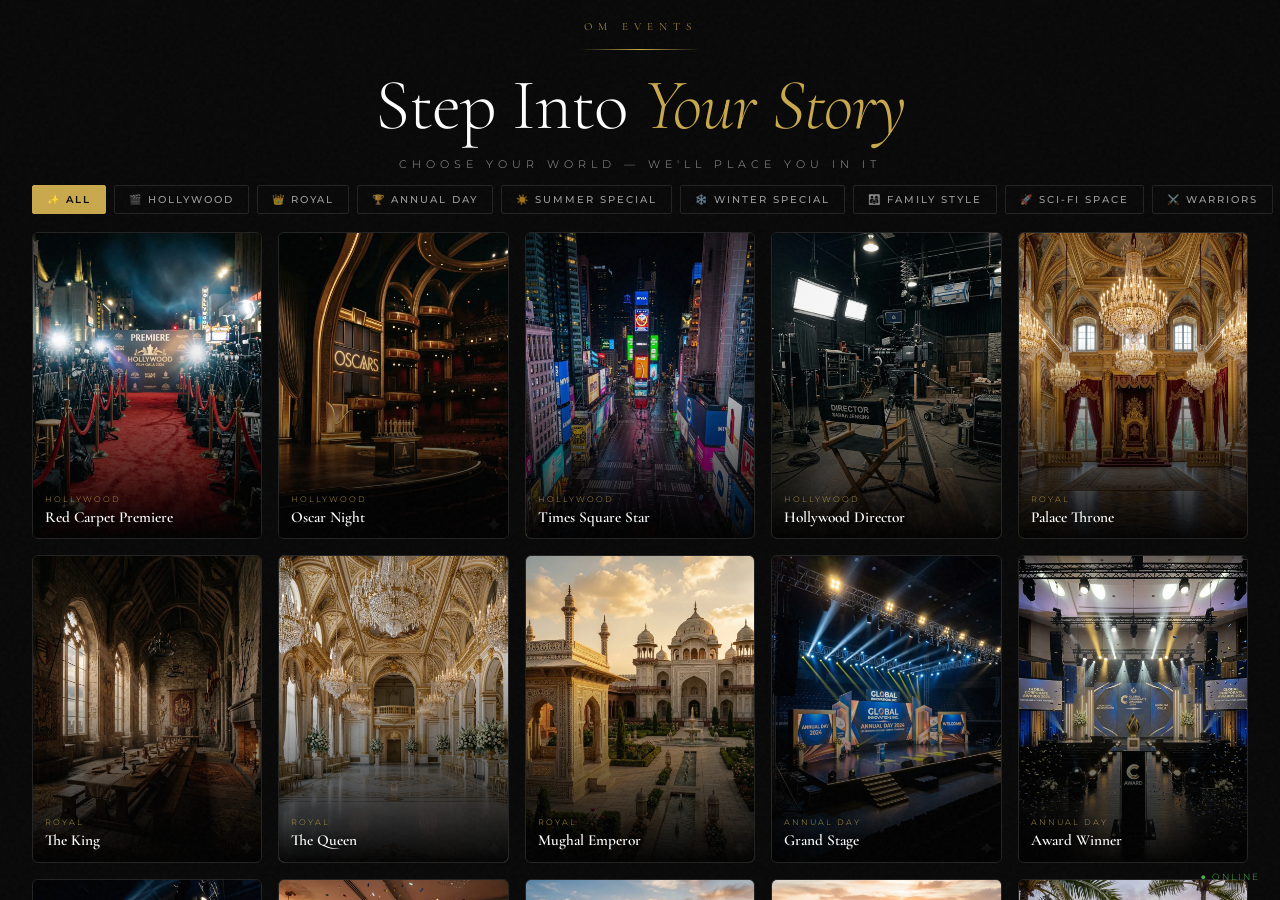
==== index.html @ c0ee449a "Tracker & Report" ====
<!DOCTYPE html>
<html lang="en">
<head>
  <meta charset="UTF-8" />
  <meta name="viewport" content="width=device-width, initial-scale=1.0, user-scalable=no" />
  <meta name="mobile-web-app-capable" content="yes" />
  <meta name="apple-mobile-web-app-capable" content="yes" />
  <meta name="apple-mobile-web-app-status-bar-style" content="black-translucent" />
  <title>OM Events — AI Photo Kiosk</title>
  <link rel="manifest" href="manifest.json" />
  <link rel="stylesheet" href="css/kiosk.css" />
</head>
<body>

<!-- Force unregister old service workers and reset stale template data -->
<script>
  if ('serviceWorker' in navigator) {
    navigator.serviceWorker.getRegistrations().then(registrations => {
      registrations.forEach(reg => reg.unregister());
    });
    // Clear all caches to force fresh load
    if ('caches' in window) {
      caches.keys().then(keys => keys.forEach(k => caches.delete(k)));
    }
  }
  // Force reset if old template version
  try {
    const s = JSON.parse(localStorage.getItem('om-kiosk-settings') || '{}');
    if (s._templateVersion !== 'v2-12cats') {
      localStorage.removeItem('om-kiosk-settings');
    }
  } catch(e) { localStorage.removeItem('om-kiosk-settings'); }
</script>

<div class="bg-grain"></div>
<div class="bg-glow top-left"></div>
<div class="bg-glow bottom-right"></div>

<!-- ══════════════════════════════════════
     SCREEN 1 — HOME
══════════════════════════════════════ -->
<div id="screen-home" class="screen active">

  <!-- Header -->
  <div class="home-header">
    <div class="om-logo">OM Events</div>
    <div class="gold-line wide"></div>
    <div id="home-event-name" class="home-event-name" style="display:none;"></div>
    <h1 class="headline">Step Into <span>Your Story</span></h1>
    <p class="subline">Choose your world — we'll place you in it</p>
  </div>

  <!-- Filter tabs -->
  <div class="filter-bar" id="filter-bar">
    <!-- Rendered by app.js -->
  </div>

  <!-- Scene grid -->
  <div class="scene-grid-home" id="scene-grid-home">
    <!-- Rendered by app.js -->
  </div>

  <!-- Status + admin -->
  <div style="position:fixed; bottom:16px; right:20px; z-index:50;">
    <span id="online-indicator" style="font-size:9px; letter-spacing:2px; text-transform:uppercase; color:#4CAF50;">● Online</span>
  </div>

  <div id="admin-tap"
    onclick="App.adminTaps=(App.adminTaps||0)+1; if(App.adminTaps>=5){App.adminTaps=0; window.location.href='admin/index.html';}"
    style="position:fixed; bottom:0; left:0; width:60px; height:60px; opacity:0; cursor:default; z-index:50;">
  </div>

</div>


<!-- Scene select screen removed — scenes now shown directly on home screen -->


<!-- ══════════════════════════════════════
     SCREEN 2.5 — PERSON COUNT
══════════════════════════════════════ -->
<div id="screen-camera" class="screen">

  <!-- Camera feed (left) -->
  <div class="camera-left">
    <video id="camera-feed" autoplay playsinline muted webkit-playsinline></video>

    <!-- Camera error status -->
    <div id="camera-status" style="
      display:none;
      position:absolute;
      inset:0;
      background:rgba(0,0,0,0.85);
      color:#C9A84C;
      font-size:14px;
      letter-spacing:1px;
      line-height:2;
      align-items:center;
      justify-content:center;
      text-align:center;
      padding:40px;
      white-space:pre-line;
      z-index:30;
      font-family:'Montserrat',sans-serif;
    "></div>

    <!-- Top bar -->
    <div class="camera-overlay-top">
      <button class="back-btn" id="back-to-scenes" style="position:relative; top:auto; left:auto;">
        <svg viewBox="0 0 24 24" stroke-width="1.5"><polyline points="15,18 9,12 15,6"/></svg>
        Back
      </button>
      <div style="margin-left:auto;">
        <div class="om-logo" style="font-size:11px;">OM Events</div>
      </div>
    </div>

    <!-- Face guide -->
    <div class="face-guide">
      <div class="face-guide-corners"></div>
      <div class="face-guide-hint" id="face-guide-hint">Position your face here</div>
    </div>

    <!-- Countdown overlay -->
    <div id="countdown-overlay" class="countdown-overlay">
      <div id="countdown-number" class="countdown-number">3</div>
    </div>
  </div>

  <!-- Right sidebar -->
  <div class="camera-right">

    <div class="om-logo" style="font-size:11px; margin-bottom:4px;">Your Scene</div>
    <div class="gold-line"></div>

    <!-- Selected scene preview -->
    <div class="selected-scene-preview">
      <div id="selected-scene-bg" class="preview-img" style="width:100%;height:100%;"></div>
      <div class="preview-label" id="selected-scene-name">Scene Name</div>
    </div>

    <!-- Instructions -->
    <div class="camera-instruction">
      <p id="camera-instruction-text">Stand still<br>Face the camera<br>Look at the lens</p>
    </div>

    <!-- Capture button -->
    <button id="capture-btn" class="capture-btn" onclick="App.startCapture()">
      <div class="capture-btn-pulse"></div>
      <div class="capture-btn-inner"></div>
    </button>

    <p style="font-size:10px; letter-spacing:2px; text-transform:uppercase; color:rgba(255,255,255,0.3);">
      Tap to capture
    </p>

  </div>

</div>


<!-- ══════════════════════════════════════
     SCREEN 4 — PROCESSING
══════════════════════════════════════ -->
<div id="screen-processing" class="screen">

  <div class="processing-content">

    <div class="processing-logo">
      OM <span>Events</span>
    </div>

    <div class="gold-line wide"></div>

    <div class="gold-spinner">
      <div class="gold-spinner-inner"></div>
    </div>

    <div>
      <p id="processing-message" class="processing-message">Creating your moment...</p>
      <div style="display:flex; justify-content:center; margin-top:12px;">
        <div class="processing-dots">
          <span></span><span></span><span></span>
        </div>
      </div>
    </div>

    <p class="processing-tagline">Crafting your perfect scene</p>

  </div>

</div>


<!-- ══════════════════════════════════════
     SCREEN 5 — RESULT
══════════════════════════════════════ -->
<div id="screen-result" class="screen">

  <!-- Generated image (left) -->
  <div class="result-left">
    <img id="result-image" src="" alt="Your generated photo" />
    <div class="result-shine"></div>
  </div>

  <!-- QR + Info (right) -->
  <div class="result-right">

    <div class="result-heading">
      <div class="om-logo">OM Events</div>
      <div class="gold-line"></div>
      <h2>Your Photo<br>is Ready</h2>
      <p>Scan to download</p>
    </div>

    <!-- QR Section -->
    <div id="qr-section">
      <div class="qr-container">
        <canvas id="qr-canvas" width="180" height="180"></canvas>
        <div class="qr-corner tl"></div>
        <div class="qr-corner tr"></div>
        <div class="qr-corner bl"></div>
        <div class="qr-corner br"></div>
      </div>

      <p class="qr-hint">Scan with your phone camera</p>

      <!-- Timer bar -->
      <div class="timer-bar-wrap">
        <div class="timer-label">
          <span>Download window</span>
          <span id="timer-count">30</span>
        </div>
        <div class="timer-bar">
          <div id="timer-fill" class="timer-bar-fill" style="width:100%"></div>
        </div>
      </div>
    </div>

    <!-- OM Branding -->
    <div class="result-branding">
      <div class="gold-line"></div>
      <div class="om-logo" style="font-size:10px;">Powered by OM Events</div>
    </div>

  </div>

</div>


<!-- ══════════════════════════════════════
     SCREEN 6 — THANK YOU
══════════════════════════════════════ -->
<div id="screen-thankyou" class="screen">

  <div class="thankyou-content">
    <div class="thankyou-icon">✨</div>
    <div class="om-logo" style="font-size:13px; margin-bottom:16px;">OM Events</div>
    <div class="gold-line wide"></div>
    <h1 class="thankyou-title">Thank<br><span>You</span></h1>
    <p class="thankyou-sub">Enjoy your magical moment</p>
    <p class="thankyou-countdown" id="thankyou-countdown">Returning in 5 seconds...</p>
  </div>

</div>


<!-- ── Scripts ── -->
<!-- QR Code library -->
<script src="https://cdn.jsdelivr.net/npm/qrcode-generator@1.4.4/qrcode.min.js"></script>

<!-- Face API for gender detection (loads async, non-blocking) -->
<script src="https://cdn.jsdelivr.net/npm/@vladmandic/face-api/dist/face-api.js" defer></script>

<!-- App scripts -->
<script src="templates/templates.js"></script>
<script src="js/settings.js"></script>
<script src="js/tracker.js"></script>
<script src="js/camera.js"></script>
<script src="js/api.js"></script>
<script src="js/qr.js"></script>
<script src="js/gender.js"></script>
<script src="js/app.js"></script>

<!-- Service Worker registration -->
<script>
  if ('serviceWorker' in navigator) {
    navigator.serviceWorker.register('/sw.js').then(reg => {
      // Check for updates on each load
      reg.addEventListener('updatefound', () => {
        const newWorker = reg.installing;
        newWorker.addEventListener('statechange', () => {
          if (newWorker.state === 'installed' && navigator.serviceWorker.controller) {
            // New version available — reload silently
            window.location.reload();
          }
        });
      });
    }).catch(err => console.log('SW registration failed:', err));
  }
</script>

</body>
</html>
---- css/kiosk.css ----
@import url('https://fonts.googleapis.com/css2?family=Cormorant+Garamond:wght@300;400;600;700&family=Montserrat:wght@300;400;500;600&display=swap');

:root {
  --gold: #C9A84C;
  --gold-light: #E8C97A;
  --gold-dim: #8B6914;
  --black: #080808;
  --black-soft: #111111;
  --black-card: #161616;
  --black-border: #222222;
  --white: #FFFFFF;
  --white-dim: rgba(255,255,255,0.6);
  --white-faint: rgba(255,255,255,0.08);
  --red-carpet: #8B0000;
  --transition: cubic-bezier(0.4, 0, 0.2, 1);
}

* {
  margin: 0;
  padding: 0;
  box-sizing: border-box;
  -webkit-tap-highlight-color: transparent;
  user-select: none;
}

html, body {
  width: 100%;
  height: 100%;
  overflow: hidden;
  background: var(--black);
  color: var(--white);
  font-family: 'Montserrat', sans-serif;
  font-weight: 300;
}

/* ── SCREENS ── */
.screen {
  position: fixed;
  inset: 0;
  display: flex;
  flex-direction: column;
  align-items: center;
  justify-content: center;
  opacity: 0;
  pointer-events: none;
  transition: opacity 0.6s var(--transition);
  z-index: 1;
}

.screen.active {
  opacity: 1;
  pointer-events: all;
  z-index: 10;
}

/* ── BACKGROUND EFFECTS ── */
.bg-grain {
  position: fixed;
  inset: 0;
  background-image: url("data:image/svg+xml,%3Csvg viewBox='0 0 256 256' xmlns='http://www.w3.org/2000/svg'%3E%3Cfilter id='noise'%3E%3CfeTurbulence type='fractalNoise' baseFrequency='0.9' numOctaves='4' stitchTiles='stitch'/%3E%3C/filter%3E%3Crect width='100%25' height='100%25' filter='url(%23noise)' opacity='0.03'/%3E%3C/svg%3E");
  pointer-events: none;
  z-index: 100;
}

.bg-glow {
  position: fixed;
  width: 600px;
  height: 600px;
  border-radius: 50%;
  background: radial-gradient(circle, rgba(201,168,76,0.08) 0%, transparent 70%);
  pointer-events: none;
  z-index: 0;
}

.bg-glow.top-left { top: -200px; left: -200px; }
.bg-glow.bottom-right { bottom: -200px; right: -200px; }

/* ── GOLD LINE DIVIDER ── */
.gold-line {
  width: 60px;
  height: 1px;
  background: linear-gradient(90deg, transparent, var(--gold), transparent);
  margin: 16px auto;
}

.gold-line.wide {
  width: 120px;
}

/* ── LOGO ── */
.om-logo {
  font-family: 'Cormorant Garamond', serif;
  font-size: 13px;
  font-weight: 400;
  letter-spacing: 6px;
  text-transform: uppercase;
  color: var(--gold);
  opacity: 0.8;
}

/* ══════════════════════════════════════
   SCREEN 1 — HOME
══════════════════════════════════════ */
#screen-home {
  background: var(--black);
  padding: 40px;
}

#screen-home .header {
  text-align: center;
  margin-bottom: 50px;
  animation: fadeUp 0.8s var(--transition) both;
}

#screen-home .headline {
  font-family: 'Cormorant Garamond', serif;
  font-size: clamp(42px, 6vw, 72px);
  font-weight: 300;
  line-height: 1.1;
  letter-spacing: -1px;
  color: var(--white);
}

#screen-home .headline span {
  color: var(--gold);
  font-style: italic;
}

#screen-home .subline {
  font-size: 11px;
  letter-spacing: 5px;
  text-transform: uppercase;
  color: var(--white-dim);
  margin-top: 12px;
}

/* Category Grid */
.category-grid {
  display: grid;
  grid-template-columns: repeat(3, 1fr);
  gap: 16px;
  width: 100%;
  max-width: 900px;
  animation: fadeUp 0.8s 0.2s var(--transition) both;
}

.category-card {
  position: relative;
  aspect-ratio: 4/3;
  border-radius: 4px;
  overflow: hidden;
  cursor: pointer;
  border: 1px solid var(--black-border);
  transition: transform 0.4s var(--transition), border-color 0.4s;
}

.category-card:active {
  transform: scale(0.96);
}

.category-card:hover {
  border-color: var(--gold-dim);
}

.category-card .card-bg {
  position: absolute;
  inset: 0;
  background-size: cover;
  background-position: center;
  transition: transform 0.6s var(--transition);
}

.category-card:hover .card-bg {
  transform: scale(1.05);
}

.category-card .card-overlay {
  position: absolute;
  inset: 0;
  background: linear-gradient(180deg, transparent 30%, rgba(0,0,0,0.85) 100%);
}

.category-card .card-content {
  position: absolute;
  bottom: 0;
  left: 0;
  right: 0;
  padding: 20px 16px 16px;
}

.category-card .card-icon {
  font-size: 24px;
  margin-bottom: 6px;
}

.category-card .card-name {
  font-family: 'Cormorant Garamond', serif;
  font-size: 20px;
  font-weight: 600;
  color: var(--white);
  line-height: 1.2;
}

.category-card .card-count {
  font-size: 10px;
  letter-spacing: 3px;
  text-transform: uppercase;
  color: var(--gold);
  margin-top: 4px;
}

.category-card .gold-corner {
  position: absolute;
  top: 0;
  right: 0;
  width: 0;
  height: 0;
  border-style: solid;
  border-width: 0 32px 32px 0;
  border-color: transparent var(--gold) transparent transparent;
  opacity: 0;
  transition: opacity 0.3s;
}

.category-card:hover .gold-corner {
  opacity: 1;
}

/* Category-specific backgrounds */
.cat-annual-day .card-bg { background: linear-gradient(135deg, #1a1a2e, #16213e, #0f3460); }
.cat-hollywood .card-bg { background: linear-gradient(135deg, #2d1b00, #5c3317, #8B0000); }
.cat-royal .card-bg { background: linear-gradient(135deg, #1a0a2e, #2d1b5c, #4a0080); }
.cat-summer .card-bg { background: linear-gradient(135deg, #1a0a00, #3d2200, #7a4800); }
.cat-winter .card-bg { background: linear-gradient(135deg, #0a1628, #0d2444, #1a3a6b); }
.cat-family .card-bg { background: linear-gradient(135deg, #0a1a0a, #1a3a1a, #2d5a2d); }

/* ══════════════════════════════════════
   SCREEN 2 — SCENE SELECT
══════════════════════════════════════ */
#screen-scenes {
  background: var(--black);
  padding: 30px 40px;
}

.scenes-header {
  text-align: center;
  margin-bottom: 30px;
  animation: fadeUp 0.6s var(--transition) both;
}

.back-btn {
  position: absolute;
  top: 30px;
  left: 30px;
  display: flex;
  align-items: center;
  gap: 8px;
  font-size: 11px;
  letter-spacing: 3px;
  text-transform: uppercase;
  color: var(--white-dim);
  cursor: pointer;
  transition: color 0.3s;
  padding: 10px;
}

.back-btn:hover { color: var(--gold); }

.back-btn svg {
  width: 16px;
  height: 16px;
  stroke: currentColor;
  fill: none;
}

.scenes-title {
  font-family: 'Cormorant Garamond', serif;
  font-size: clamp(28px, 4vw, 48px);
  font-weight: 300;
  color: var(--white);
}

.scenes-title span { color: var(--gold); font-style: italic; }

.scene-grid {
  display: grid;
  grid-template-columns: repeat(4, 1fr);
  gap: 12px;
  width: 100%;
  max-width: 1000px;
  animation: fadeUp 0.6s 0.15s var(--transition) both;
}

.scene-card {
  position: relative;
  aspect-ratio: 3/4;
  border-radius: 4px;
  overflow: hidden;
  cursor: pointer;
  border: 1px solid var(--black-border);
  transition: transform 0.3s var(--transition), border-color 0.3s;
}

.scene-card:active { transform: scale(0.95); }
.scene-card:hover { border-color: var(--gold); }

.scene-card .scene-preview {
  position: absolute;
  inset: 0;
  background-size: cover;
  background-position: center;
}

.scene-card .scene-overlay {
  position: absolute;
  inset: 0;
  background: linear-gradient(180deg, transparent 50%, rgba(0,0,0,0.9) 100%);
}

.scene-card .scene-name {
  position: absolute;
  bottom: 12px;
  left: 12px;
  right: 12px;
  font-family: 'Cormorant Garamond', serif;
  font-size: 16px;
  font-weight: 600;
  color: var(--white);
  line-height: 1.2;
}

.scene-card .scene-select-ring {
  position: absolute;
  inset: 0;
  border: 2px solid var(--gold);
  border-radius: 4px;
  opacity: 0;
  transition: opacity 0.3s;
}

.scene-card:hover .scene-select-ring { opacity: 1; }

/* Scene backgrounds */
.scene-card:nth-child(1) .scene-preview { background: linear-gradient(135deg, #8B0000, #2d0000, #000); }
.scene-card:nth-child(2) .scene-preview { background: linear-gradient(135deg, #4a0080, #1a0030, #000); }
.scene-card:nth-child(3) .scene-preview { background: linear-gradient(135deg, #003366, #001a33, #000); }
.scene-card:nth-child(4) .scene-preview { background: linear-gradient(135deg, #1a4a00, #0a2000, #000); }

/* ══════════════════════════════════════
   SCREEN 3 — CAMERA
══════════════════════════════════════ */
#screen-camera {
  background: var(--black);
  flex-direction: row;
  gap: 0;
  padding: 0;
}

.camera-left {
  flex: 1;
  position: relative;
  height: 100%;
  overflow: hidden;
}

#camera-feed {
  width: 100%;
  height: 100%;
  object-fit: cover;
}

.camera-overlay-top {
  position: absolute;
  top: 0;
  left: 0;
  right: 0;
  height: 80px;
  background: linear-gradient(180deg, rgba(0,0,0,0.7) 0%, transparent 100%);
  display: flex;
  align-items: center;
  padding: 0 24px;
}

.camera-overlay-bottom {
  position: absolute;
  bottom: 0;
  left: 0;
  right: 0;
  height: 120px;
  background: linear-gradient(0deg, rgba(0,0,0,0.8) 0%, transparent 100%);
  display: flex;
  align-items: flex-end;
  justify-content: center;
  padding: 0 24px 24px;
}

/* Face guide frame */
.face-guide {
  position: absolute;
  /* Default: centered, full-body portrait frame */
  top: 10%;
  left: 15%;
  width: 70%;
  height: 80%;
  pointer-events: none;
  /* JS overrides top/left/width/height based on person count */
  transition: all 0.4s ease;
}

.face-guide::before,
.face-guide::after {
  content: '';
  position: absolute;
  width: 40px;
  height: 40px;
}

.face-guide::before {
  top: 0; left: 0;
  border-top: 2px solid var(--gold);
  border-left: 2px solid var(--gold);
}

.face-guide::after {
  bottom: 0; right: 0;
  border-bottom: 2px solid var(--gold);
  border-right: 2px solid var(--gold);
}

.face-guide-corners::before,
.face-guide-corners::after {
  content: '';
  position: absolute;
  width: 40px;
  height: 40px;
}

.face-guide-corners::before {
  top: 0; right: 0;
  border-top: 2px solid var(--gold);
  border-right: 2px solid var(--gold);
}

.face-guide-corners::after {
  bottom: 0; left: 0;
  border-bottom: 2px solid var(--gold);
  border-left: 2px solid var(--gold);
}

.face-guide-hint {
  position: absolute;
  bottom: -30px;
  left: 50%;
  transform: translateX(-50%);
  font-size: 10px;
  letter-spacing: 3px;
  text-transform: uppercase;
  color: var(--gold);
  white-space: nowrap;
  opacity: 0.7;
}

.camera-right {
  width: 280px;
  background: var(--black-soft);
  border-left: 1px solid var(--black-border);
  display: flex;
  flex-direction: column;
  align-items: center;
  justify-content: center;
  padding: 40px 24px;
  gap: 24px;
}

.selected-scene-preview {
  width: 100%;
  aspect-ratio: 3/4;
  border-radius: 4px;
  overflow: hidden;
  border: 1px solid var(--black-border);
  position: relative;
}

.selected-scene-preview .preview-img {
  position: absolute;
  inset: 0;
  background-size: cover;
  background-position: center;
}

.selected-scene-preview .preview-label {
  position: absolute;
  bottom: 0;
  left: 0;
  right: 0;
  background: linear-gradient(0deg, rgba(0,0,0,0.9), transparent);
  padding: 20px 12px 10px;
  font-size: 11px;
  letter-spacing: 2px;
  text-transform: uppercase;
  color: var(--gold);
}

.camera-instruction {
  text-align: center;
}

.camera-instruction p {
  font-size: 11px;
  letter-spacing: 2px;
  text-transform: uppercase;
  color: var(--white-dim);
  line-height: 1.8;
}

/* Capture Button */
.capture-btn {
  position: relative;
  width: 80px;
  height: 80px;
  border-radius: 50%;
  background: transparent;
  border: 2px solid var(--gold);
  cursor: pointer;
  transition: transform 0.2s;
  display: flex;
  align-items: center;
  justify-content: center;
  flex-shrink: 0;
}

.capture-btn:active { transform: scale(0.92); }

.capture-btn-inner {
  width: 60px;
  height: 60px;
  border-radius: 50%;
  background: var(--gold);
  transition: background 0.2s, transform 0.2s;
}

.capture-btn:active .capture-btn-inner {
  background: var(--gold-light);
  transform: scale(0.9);
}

.capture-btn-pulse {
  position: absolute;
  inset: -8px;
  border-radius: 50%;
  border: 1px solid var(--gold);
  opacity: 0;
  animation: pulse 2s infinite;
}

/* Countdown overlay */
.countdown-overlay {
  position: absolute;
  inset: 0;
  background: rgba(0,0,0,0.6);
  display: flex;
  align-items: center;
  justify-content: center;
  opacity: 0;
  pointer-events: none;
  transition: opacity 0.3s;
  z-index: 20;
}

.countdown-overlay.active {
  opacity: 1;
  pointer-events: all;
}

.countdown-number {
  font-family: 'Cormorant Garamond', serif;
  font-size: 160px;
  font-weight: 700;
  color: var(--gold);
  line-height: 1;
  animation: countPop 1s var(--transition) both;
}

/* ══════════════════════════════════════
   SCREEN 4 — PROCESSING
══════════════════════════════════════ */
#screen-processing {
  background: var(--black);
}

.processing-content {
  display: flex;
  flex-direction: column;
  align-items: center;
  gap: 32px;
  animation: fadeUp 0.6s var(--transition) both;
}

.processing-logo {
  font-family: 'Cormorant Garamond', serif;
  font-size: 48px;
  font-weight: 300;
  letter-spacing: 8px;
  text-transform: uppercase;
  color: var(--white);
}

.processing-logo span {
  color: var(--gold);
}

.processing-tagline {
  font-size: 11px;
  letter-spacing: 6px;
  text-transform: uppercase;
  color: var(--white-dim);
}

/* Gold spinner */
.gold-spinner {
  position: relative;
  width: 80px;
  height: 80px;
}

.gold-spinner::before {
  content: '';
  position: absolute;
  inset: 0;
  border-radius: 50%;
  border: 1px solid var(--black-border);
}

.gold-spinner::after {
  content: '';
  position: absolute;
  inset: 0;
  border-radius: 50%;
  border: 2px solid transparent;
  border-top-color: var(--gold);
  border-right-color: var(--gold-dim);
  animation: spin 1.2s linear infinite;
}

.gold-spinner-inner {
  position: absolute;
  inset: 12px;
  border-radius: 50%;
  border: 1px solid var(--gold-dim);
  opacity: 0.3;
}

.processing-message {
  font-family: 'Cormorant Garamond', serif;
  font-size: 24px;
  font-weight: 300;
  color: var(--white);
  letter-spacing: 1px;
  text-align: center;
}

.processing-dots {
  display: flex;
  gap: 6px;
}

.processing-dots span {
  width: 4px;
  height: 4px;
  border-radius: 50%;
  background: var(--gold);
  animation: dotPulse 1.4s infinite;
}

.processing-dots span:nth-child(2) { animation-delay: 0.2s; }
.processing-dots span:nth-child(3) { animation-delay: 0.4s; }

/* ══════════════════════════════════════
   SCREEN 5 — RESULT
══════════════════════════════════════ */
#screen-result {
  background: var(--black);
  flex-direction: row;
  gap: 0;
  padding: 0;
}

.result-left {
  flex: 1;
  height: 100%;
  position: relative;
  overflow: hidden;
  display: flex;
  align-items: center;
  justify-content: center;
  background: var(--black-soft);
}

#result-image {
  max-width: 100%;
  max-height: 100%;
  object-fit: contain;
  animation: resultReveal 0.8s var(--transition) both;
}

.result-shine {
  position: absolute;
  inset: 0;
  background: linear-gradient(135deg, rgba(201,168,76,0.1) 0%, transparent 50%);
  pointer-events: none;
  animation: shineMove 3s infinite;
}

.result-right {
  width: 320px;
  background: var(--black-soft);
  border-left: 1px solid var(--black-border);
  display: flex;
  flex-direction: column;
  align-items: center;
  justify-content: center;
  padding: 40px 32px;
  gap: 24px;
  animation: fadeLeft 0.8s 0.3s var(--transition) both;
}

.result-heading {
  text-align: center;
}

.result-heading h2 {
  font-family: 'Cormorant Garamond', serif;
  font-size: 32px;
  font-weight: 300;
  color: var(--white);
}

.result-heading p {
  font-size: 10px;
  letter-spacing: 4px;
  text-transform: uppercase;
  color: var(--white-dim);
  margin-top: 8px;
}

/* QR Container */
.qr-container {
  position: relative;
  padding: 16px;
  background: var(--white);
  border-radius: 4px;
}

#qr-canvas {
  display: block;
  width: 180px;
  height: 180px;
}

.qr-corner {
  position: absolute;
  width: 16px;
  height: 16px;
}

.qr-corner.tl { top: 6px; left: 6px; border-top: 2px solid var(--gold); border-left: 2px solid var(--gold); }
.qr-corner.tr { top: 6px; right: 6px; border-top: 2px solid var(--gold); border-right: 2px solid var(--gold); }
.qr-corner.bl { bottom: 6px; left: 6px; border-bottom: 2px solid var(--gold); border-left: 2px solid var(--gold); }
.qr-corner.br { bottom: 6px; right: 6px; border-bottom: 2px solid var(--gold); border-right: 2px solid var(--gold); }

.qr-hint {
  font-size: 10px;
  letter-spacing: 3px;
  text-transform: uppercase;
  color: var(--white-dim);
  text-align: center;
}

/* Timer bar */
.timer-bar-wrap {
  width: 100%;
}

.timer-label {
  display: flex;
  justify-content: space-between;
  font-size: 10px;
  letter-spacing: 2px;
  text-transform: uppercase;
  color: var(--white-dim);
  margin-bottom: 8px;
}

.timer-bar {
  width: 100%;
  height: 2px;
  background: var(--black-border);
  border-radius: 2px;
  overflow: hidden;
}

.timer-bar-fill {
  height: 100%;
  background: linear-gradient(90deg, var(--gold-dim), var(--gold));
  border-radius: 2px;
  transition: width 1s linear;
}

.result-branding {
  text-align: center;
  margin-top: auto;
}

/* ══════════════════════════════════════
   ANIMATIONS
══════════════════════════════════════ */
@keyframes fadeUp {
  from { opacity: 0; transform: translateY(24px); }
  to { opacity: 1; transform: translateY(0); }
}

@keyframes fadeLeft {
  from { opacity: 0; transform: translateX(24px); }
  to { opacity: 1; transform: translateX(0); }
}

@keyframes resultReveal {
  from { opacity: 0; transform: scale(0.96); }
  to { opacity: 1; transform: scale(1); }
}

@keyframes pulse {
  0% { opacity: 0.6; transform: scale(1); }
  100% { opacity: 0; transform: scale(1.4); }
}

@keyframes spin {
  to { transform: rotate(360deg); }
}

@keyframes dotPulse {
  0%, 80%, 100% { transform: scale(0.6); opacity: 0.4; }
  40% { transform: scale(1); opacity: 1; }
}

@keyframes countPop {
  0% { transform: scale(1.4); opacity: 0; }
  50% { opacity: 1; }
  100% { transform: scale(1); opacity: 1; }
}

@keyframes shineMove {
  0%, 100% { opacity: 0.3; }
  50% { opacity: 0.6; }
}

/* ══════════════════════════════════════
   THANK YOU SCREEN
══════════════════════════════════════ */
#screen-thankyou {
  background: var(--black);
  text-align: center;
}

.thankyou-content {
  animation: fadeUp 0.6s var(--transition) both;
}

.thankyou-icon {
  font-size: 60px;
  margin-bottom: 20px;
}

.thankyou-title {
  font-family: 'Cormorant Garamond', serif;
  font-size: 52px;
  font-weight: 300;
  color: var(--white);
}

.thankyou-title span { color: var(--gold); font-style: italic; }

.thankyou-sub {
  font-size: 11px;
  letter-spacing: 5px;
  text-transform: uppercase;
  color: var(--white-dim);
  margin-top: 12px;
}

.thankyou-countdown {
  margin-top: 32px;
  font-size: 11px;
  letter-spacing: 3px;
  text-transform: uppercase;
  color: var(--gold-dim);
}

/* ══════════════════════════════════════
   NEW HOME SCREEN
══════════════════════════════════════ */

#screen-home {
  flex-direction: column;
  justify-content: flex-start;
  align-items: stretch;
  padding: 20px 0 0;
  overflow-y: auto;
  overflow-x: hidden;
}

.home-header {
  text-align: center;
  padding: 0 32px;
  margin-bottom: 14px;
  flex-shrink: 0;
}
.home-header .om-logo { font-size: 11px; margin-bottom: 4px; }
.home-header .headline {
  font-family: 'Cormorant Garamond', serif;
  font-size: clamp(22px, 3vw, 52px);
  font-weight: 300;
  line-height: 1.1;
  color: var(--white);
}
.home-header .headline span { color: var(--gold); font-style: italic; }
.home-header .subline {
  font-size: 10px;
  letter-spacing: 4px;
  text-transform: uppercase;
  color: var(--white-dim);
  margin-top: 4px;
}

/* Filter bar */
.filter-bar {
  display: flex;
  align-items: center;
  gap: 8px;
  padding: 0 32px 14px;
  overflow-x: auto;
  scrollbar-width: none;
  flex-shrink: 0;
  -webkit-overflow-scrolling: touch;
}
.filter-bar::-webkit-scrollbar { display: none; }
.filter-tab {
  flex-shrink: 0;
  padding: 7px 14px;
  border-radius: 2px;
  border: 1px solid var(--black-border);
  background: transparent;
  color: var(--white-dim);
  font-family: 'Montserrat', sans-serif;
  font-size: 10px;
  font-weight: 500;
  letter-spacing: 2px;
  text-transform: uppercase;
  cursor: pointer;
  transition: all 0.3s var(--transition);
  white-space: nowrap;
}
.filter-tab:hover { border-color: var(--gold-dim); color: var(--white); }
.filter-tab.active {
  background: var(--gold);
  color: var(--black);
  border-color: var(--gold);
  font-weight: 600;
}

/* Scene grid — 5 cols default, scrolls with page */
.scene-grid-home {
  display: grid;
  grid-template-columns: repeat(5, 1fr);
  gap: 16px;
  padding: 4px 32px 48px;
  width: 100%;
}

/* Scene card — aspect ratio 3:4, self-contained */
.scene-card-home {
  position: relative;
  width: 100%;
  aspect-ratio: 3 / 4;
  border-radius: 6px;
  overflow: hidden;
  cursor: pointer;
  border: 1px solid var(--black-border);
  transition: transform 0.3s var(--transition), border-color 0.3s;
  animation: fadeUp 0.4s var(--transition) both;
  display: block;
}
.scene-card-home:active { transform: scale(0.96); }
.scene-card-home:hover { border-color: var(--gold); }

/* scene-card-inner fills the card */
.scene-card-inner {
  position: absolute;
  inset: 0;
  display: block;
}

.scene-card-inner .scene-thumb {
  position: absolute;
  inset: 0;
  background-size: cover;
  background-position: center;
  transition: transform 0.5s var(--transition);
}
.scene-card-home:hover .scene-card-inner .scene-thumb { transform: scale(1.05); }

.scene-card-inner .scene-overlay-home {
  position: absolute;
  inset: 0;
  background: linear-gradient(180deg,
    rgba(0,0,0,0) 35%,
    rgba(0,0,0,0.98) 100%);
  z-index: 1;
}

.scene-card-inner .scene-info {
  position: absolute;
  bottom: 0;
  left: 0;
  right: 0;
  padding: 0 12px 12px;
  z-index: 2;
}

.scene-card-inner .scene-cat-badge {
  display: block;
  font-size: 8px;
  letter-spacing: 2px;
  text-transform: uppercase;
  color: var(--gold);
  margin-bottom: 4px;
  opacity: 0.9;
}

.scene-card-inner .scene-title-home {
  display: block;
  font-family: 'Cormorant Garamond', serif;
  font-size: clamp(12px, 1.2vw, 17px);
  font-weight: 600;
  color: #ffffff;
  line-height: 1.2;
  text-shadow: 0 1px 4px rgba(0,0,0,0.8);
}

.scene-card-inner .scene-select-ring-home {
  position: absolute;
  inset: 0;
  border: 2px solid var(--gold);
  border-radius: 6px;
  opacity: 0;
  transition: opacity 0.3s;
  z-index: 3;
  pointer-events: none;
}
.scene-card-home:hover .scene-card-inner .scene-select-ring-home { opacity: 1; }

/* ══ RESPONSIVE ══ */
@media (min-width: 2560px) {
  .scene-grid-home { grid-template-columns: repeat(8, 1fr); gap: 20px; padding: 4px 48px 60px; }
  .home-header, .filter-bar { padding-left: 48px; padding-right: 48px; }
}
@media (min-width: 1920px) and (max-width: 2559px) {
  .scene-grid-home { grid-template-columns: repeat(6, 1fr); gap: 18px; }
}
@media (min-width: 1280px) and (max-width: 1919px) {
  .scene-grid-home { grid-template-columns: repeat(5, 1fr); gap: 16px; }
}
@media (min-width: 1024px) and (max-width: 1279px) {
  .scene-grid-home { grid-template-columns: repeat(4, 1fr); gap: 14px; padding: 4px 24px 40px; }
  .filter-bar { padding-left: 24px; padding-right: 24px; }
  .home-header { padding-left: 24px; padding-right: 24px; }
}
@media (min-width: 768px) and (max-width: 1023px) {
  .scene-grid-home { grid-template-columns: repeat(3, 1fr); gap: 12px; padding: 4px 20px 36px; }
  .filter-bar { padding: 0 20px 12px; gap: 6px; }
  .filter-tab { padding: 6px 11px; font-size: 9px; }
  .home-header { padding: 0 20px; }
  .home-header .headline { font-size: clamp(20px, 3.5vw, 34px); }
}
@media (min-width: 600px) and (max-width: 767px) {
  #screen-home { padding: 16px 0 0; }
  .scene-grid-home { grid-template-columns: repeat(3, 1fr); gap: 10px; padding: 4px 16px 32px; }
  .filter-bar { padding: 0 16px 10px; gap: 6px; }
  .filter-tab { padding: 5px 10px; font-size: 9px; letter-spacing: 1px; }
  .home-header { padding: 0 16px; }
  .home-header .headline { font-size: 20px; }
  .home-header .subline { display: none; }
}
@media (max-width: 599px) {
  #screen-home { padding: 14px 0 0; }
  .scene-grid-home { grid-template-columns: repeat(2, 1fr); gap: 8px; padding: 4px 12px 28px; }
  .filter-bar { padding: 0 12px 8px; gap: 5px; }
  .filter-tab { padding: 5px 9px; font-size: 9px; letter-spacing: 1px; }
  .home-header { padding: 0 12px; margin-bottom: 8px; }
  .home-header .headline { font-size: 18px; }
  .home-header .subline { display: none; }
  .scene-card-inner .scene-cat-badge { font-size: 7px; }
  .scene-card-inner .scene-title-home { font-size: 12px; }
}


/* ══════════════════════════════════════
   EVENT NAME ON HOME SCREEN
══════════════════════════════════════ */
.home-event-name {
  font-size: 11px;
  letter-spacing: 4px;
  text-transform: uppercase;
  color: var(--gold);
  margin-bottom: 6px;
  font-family: 'Montserrat', sans-serif;
  font-weight: 500;
}

/* ══════════════════════════════════════
   CAMERA SCREEN POLISH
══════════════════════════════════════ */
.face-guide {
  position: absolute;
  top: 7%;
  left: 10%;
  width: 80%;
  height: 85%;
  pointer-events: none;
  transition: all 0.4s ease;
}

.face-guide-corners {
  position: absolute;
  inset: 0;
}

/* Four corner brackets */
.face-guide-corners::before,
.face-guide-corners::after {
  content: '';
  position: absolute;
  width: 28px;
  height: 28px;
  border-color: var(--gold);
  border-style: solid;
  opacity: 0.85;
}

.face-guide-corners::before {
  top: 0; left: 0;
  border-width: 2px 0 0 2px;
}

.face-guide-corners::after {
  top: 0; right: 0;
  border-width: 2px 2px 0 0;
}

.face-guide::before,
.face-guide::after {
  content: '';
  position: absolute;
  width: 28px;
  height: 28px;
  border-color: var(--gold);
  border-style: solid;
  opacity: 0.85;
}

.face-guide::before {
  bottom: 0; left: 0;
  border-width: 0 0 2px 2px;
}

.face-guide::after {
  bottom: 0; right: 0;
  border-width: 0 2px 2px 0;
}

.face-guide-hint {
  position: absolute;
  bottom: -28px;
  left: 50%;
  transform: translateX(-50%);
  font-size: 10px;
  letter-spacing: 3px;
  text-transform: uppercase;
  color: rgba(201, 168, 76, 0.7);
  white-space: nowrap;
  text-shadow: 0 1px 4px rgba(0,0,0,0.8);
}

/* Camera instruction box - cleaner */
.camera-instruction {
  position: absolute;
  bottom: 120px;
  left: 50%;
  transform: translateX(-50%);
  text-align: center;
  z-index: 10;
}

.camera-instruction p {
  font-size: 13px;
  letter-spacing: 2px;
  text-transform: uppercase;
  color: rgba(255,255,255,0.85);
  line-height: 2;
  text-shadow: 0 1px 6px rgba(0,0,0,0.9);
}
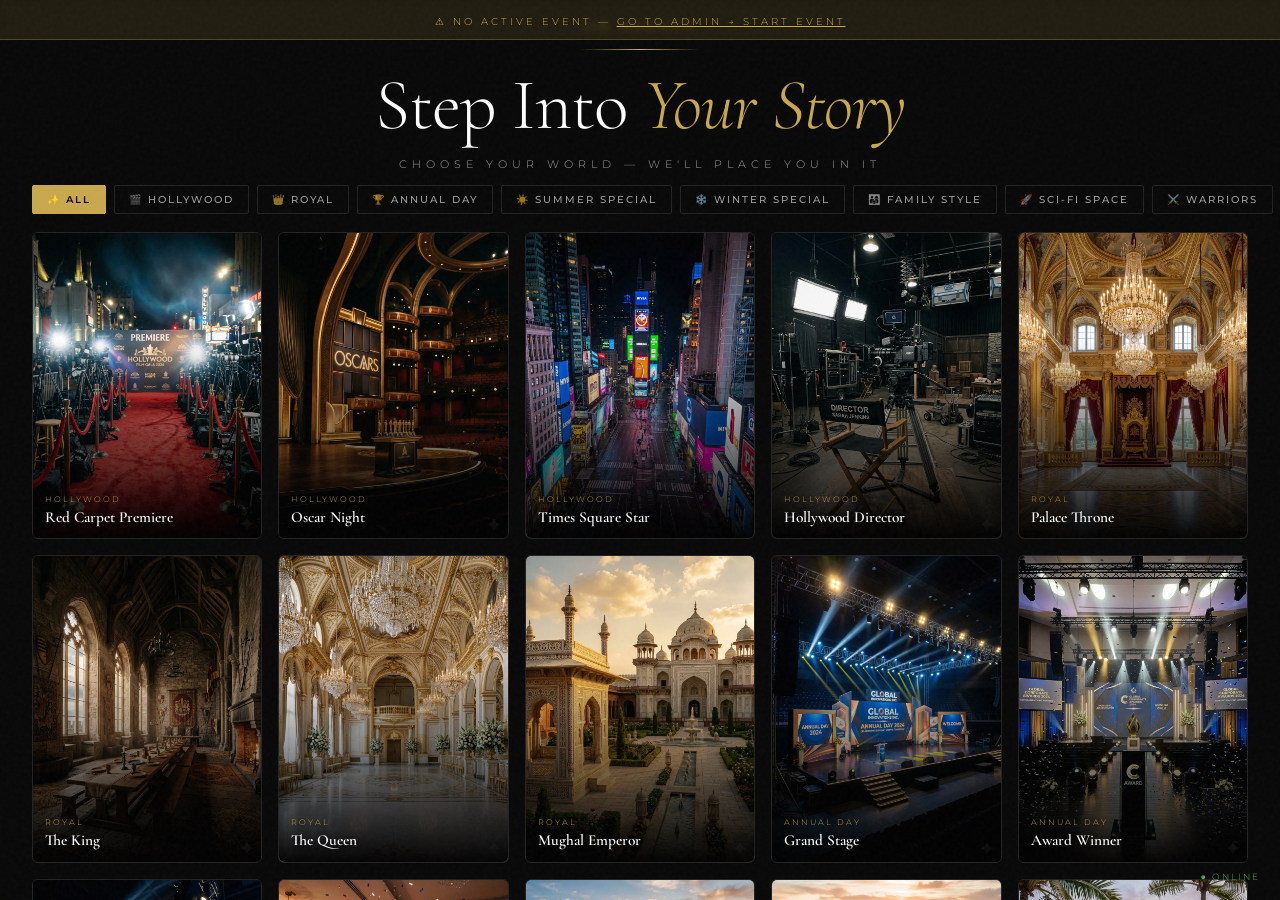
==== commit a110f65a: "Icons added and console error fix" ====
--- a/index.html
+++ b/index.html
@@ -41,6 +41,19 @@
 ══════════════════════════════════════ -->
 <div id="screen-home" class="screen active">
 
+  <!-- Event not started reminder -->
+  <div id="event-reminder" style="display:none; position:fixed; top:0; left:0; right:0; z-index:100;
+    background:rgba(201,168,76,0.12); border-bottom:1px solid rgba(201,168,76,0.3);
+    padding:10px 24px; text-align:center; backdrop-filter:blur(4px);">
+    <span style="font-size:10px; letter-spacing:3px; text-transform:uppercase; color:var(--gold);">
+      ⚠ No active event — 
+    </span>
+    <a href="admin/index.html" style="font-size:10px; letter-spacing:3px; text-transform:uppercase;
+      color:var(--gold); text-decoration:underline; cursor:pointer;">
+      Go to Admin → Start Event
+    </a>
+  </div>
+
   <!-- Header -->
   <div class="home-header">
     <div class="om-logo">OM Events</div>
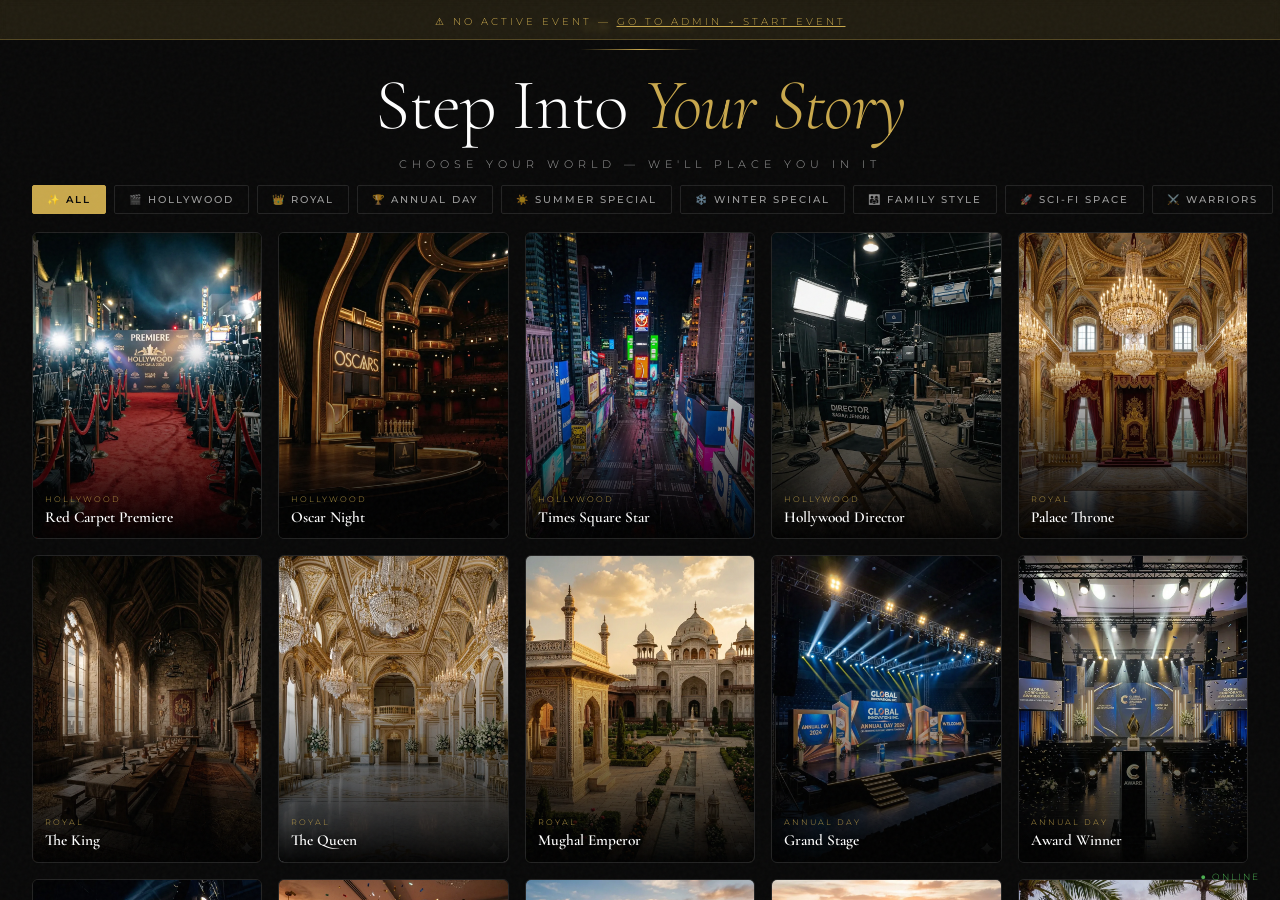
==== commit db4cee97: "Slow Network Optimization" ====
--- a/index.html
+++ b/index.html
@@ -288,6 +288,7 @@
 <!-- App scripts -->
 <script src="templates/templates.js"></script>
 <script src="js/settings.js"></script>
+<script src="js/network.js"></script>
 <script src="js/tracker.js"></script>
 <script src="js/camera.js"></script>
 <script src="js/api.js"></script>
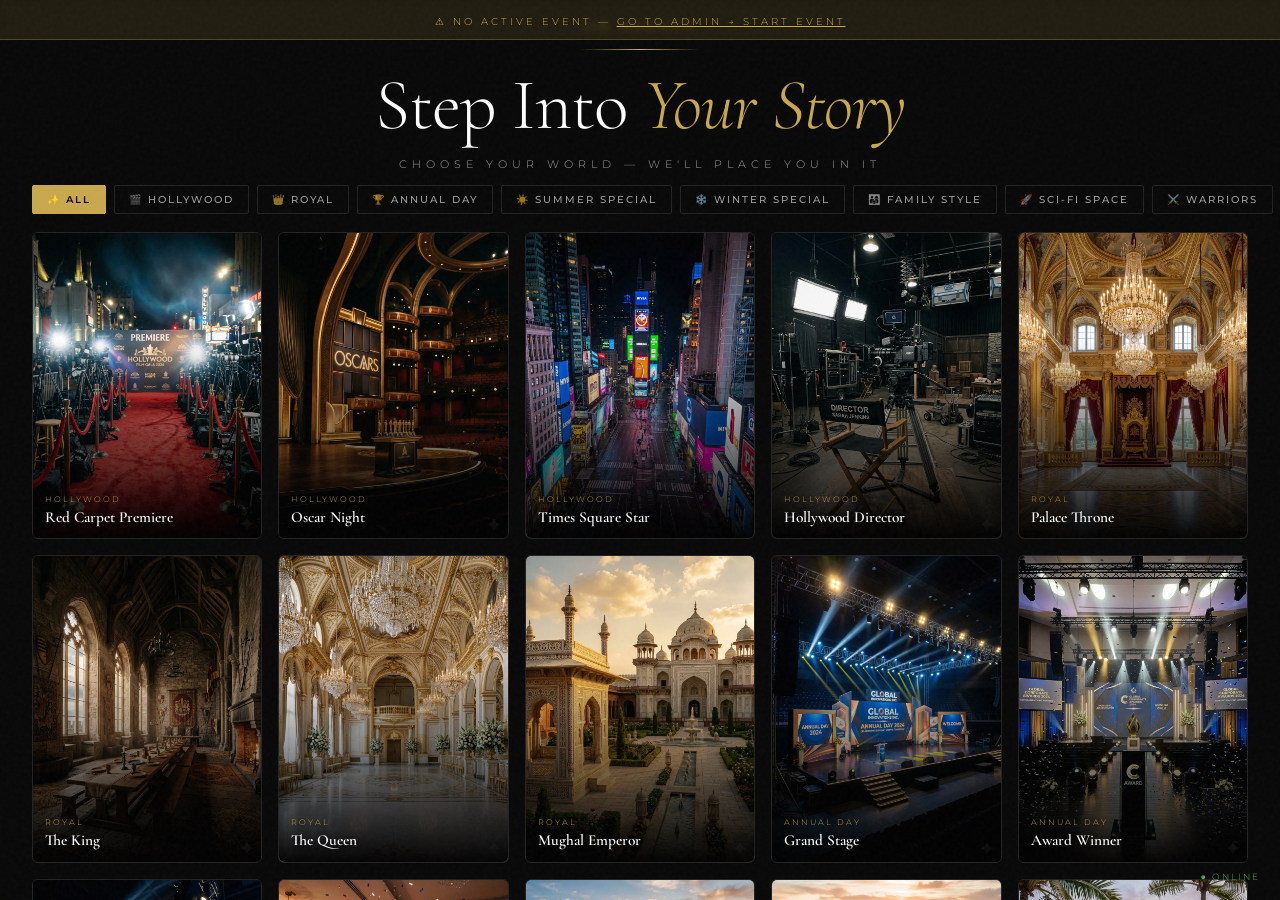
==== commit 1d78fe03: "Adding Print Setup" ====
--- a/index.html
+++ b/index.html
@@ -235,10 +235,7 @@
         <div class="qr-corner bl"></div>
         <div class="qr-corner br"></div>
       </div>
-
       <p class="qr-hint">Scan with your phone camera</p>
-
-      <!-- Timer bar -->
       <div class="timer-bar-wrap">
         <div class="timer-label">
           <span>Download window</span>
@@ -248,6 +245,33 @@
           <div id="timer-fill" class="timer-bar-fill" style="width:100%"></div>
         </div>
       </div>
+    </div>
+
+    <!-- Print Section -->
+    <div id="print-section" class="print-section">
+
+      <!-- Print button — always visible -->
+      <button id="print-btn" class="print-btn" onclick="App.handlePrint()">
+        <span class="print-btn-icon">🖨</span>
+        <span class="print-btn-label">Print Photo</span>
+      </button>
+
+      <!-- Confirmation buttons — appear after print tapped -->
+      <div id="print-confirm" class="print-confirm" style="display:none;">
+        <p class="print-confirm-label">Did it print?</p>
+        <div class="print-confirm-btns">
+          <button class="btn-print-ok" onclick="App.confirmPrint('success')">
+            ✓ Printed
+          </button>
+          <button class="btn-print-fail" onclick="App.confirmPrint('failed')">
+            ✗ Failed
+          </button>
+        </div>
+      </div>
+
+      <!-- Print status badge — shown after confirmation -->
+      <div id="print-status-badge" class="print-status-badge" style="display:none;"></div>
+
     </div>
 
     <!-- OM Branding -->
--- a/css/kiosk.css
+++ b/css/kiosk.css
@@ -1209,3 +1209,123 @@
   line-height: 2;
   text-shadow: 0 1px 6px rgba(0,0,0,0.9);
 }
+
+/* ══════════════════════════════════════
+   PRINT SECTION — Result Screen
+══════════════════════════════════════ */
+
+.print-section {
+  width: 100%;
+  display: flex;
+  flex-direction: column;
+  align-items: center;
+  gap: 12px;
+}
+
+/* Main print button */
+.print-btn {
+  display: flex;
+  align-items: center;
+  justify-content: center;
+  gap: 10px;
+  width: 100%;
+  padding: 14px 20px;
+  background: var(--gold);
+  color: var(--black);
+  border: none;
+  border-radius: 2px;
+  cursor: pointer;
+  font-family: 'Montserrat', sans-serif;
+  font-size: 11px;
+  font-weight: 600;
+  letter-spacing: 3px;
+  text-transform: uppercase;
+  transition: all 0.3s var(--transition);
+}
+.print-btn:hover { background: var(--gold-light); transform: translateY(-1px); }
+.print-btn:active { transform: scale(0.97); }
+.print-btn.loading { opacity: 0.7; cursor: not-allowed; }
+
+.print-btn-icon { font-size: 16px; }
+.print-btn-label { letter-spacing: 3px; }
+
+/* Confirmation buttons — appear after print tapped */
+.print-confirm {
+  width: 100%;
+  animation: fadeUp 0.3s var(--transition) both;
+}
+
+.print-confirm-label {
+  font-size: 10px;
+  letter-spacing: 3px;
+  text-transform: uppercase;
+  color: var(--white-dim);
+  text-align: center;
+  margin-bottom: 10px;
+}
+
+.print-confirm-btns {
+  display: grid;
+  grid-template-columns: 1fr 1fr;
+  gap: 10px;
+}
+
+.btn-print-ok {
+  padding: 11px 8px;
+  background: rgba(76,175,80,0.12);
+  border: 1px solid #4CAF50;
+  color: #4CAF50;
+  border-radius: 2px;
+  cursor: pointer;
+  font-family: 'Montserrat', sans-serif;
+  font-size: 10px;
+  font-weight: 600;
+  letter-spacing: 2px;
+  text-transform: uppercase;
+  transition: all 0.3s;
+}
+.btn-print-ok:hover { background: rgba(76,175,80,0.25); }
+.btn-print-ok:active { transform: scale(0.96); }
+
+.btn-print-fail {
+  padding: 11px 8px;
+  background: rgba(255,107,107,0.12);
+  border: 1px solid var(--red);
+  color: var(--red);
+  border-radius: 2px;
+  cursor: pointer;
+  font-family: 'Montserrat', sans-serif;
+  font-size: 10px;
+  font-weight: 600;
+  letter-spacing: 2px;
+  text-transform: uppercase;
+  transition: all 0.3s;
+}
+.btn-print-fail:hover { background: rgba(255,107,107,0.25); }
+.btn-print-fail:active { transform: scale(0.96); }
+
+/* Status badge after confirmation */
+.print-status-badge {
+  width: 100%;
+  padding: 10px;
+  border-radius: 2px;
+  font-size: 10px;
+  font-weight: 600;
+  letter-spacing: 3px;
+  text-transform: uppercase;
+  text-align: center;
+  animation: fadeUp 0.3s var(--transition) both;
+}
+.print-status-badge.success {
+  background: rgba(76,175,80,0.12);
+  border: 1px solid #4CAF50;
+  color: #4CAF50;
+}
+.print-status-badge.failed {
+  background: rgba(255,107,107,0.12);
+  border: 1px solid var(--red);
+  color: var(--red);
+}
+
+/* Hide print section when output mode is soft-only */
+.print-section.hidden { display: none; }
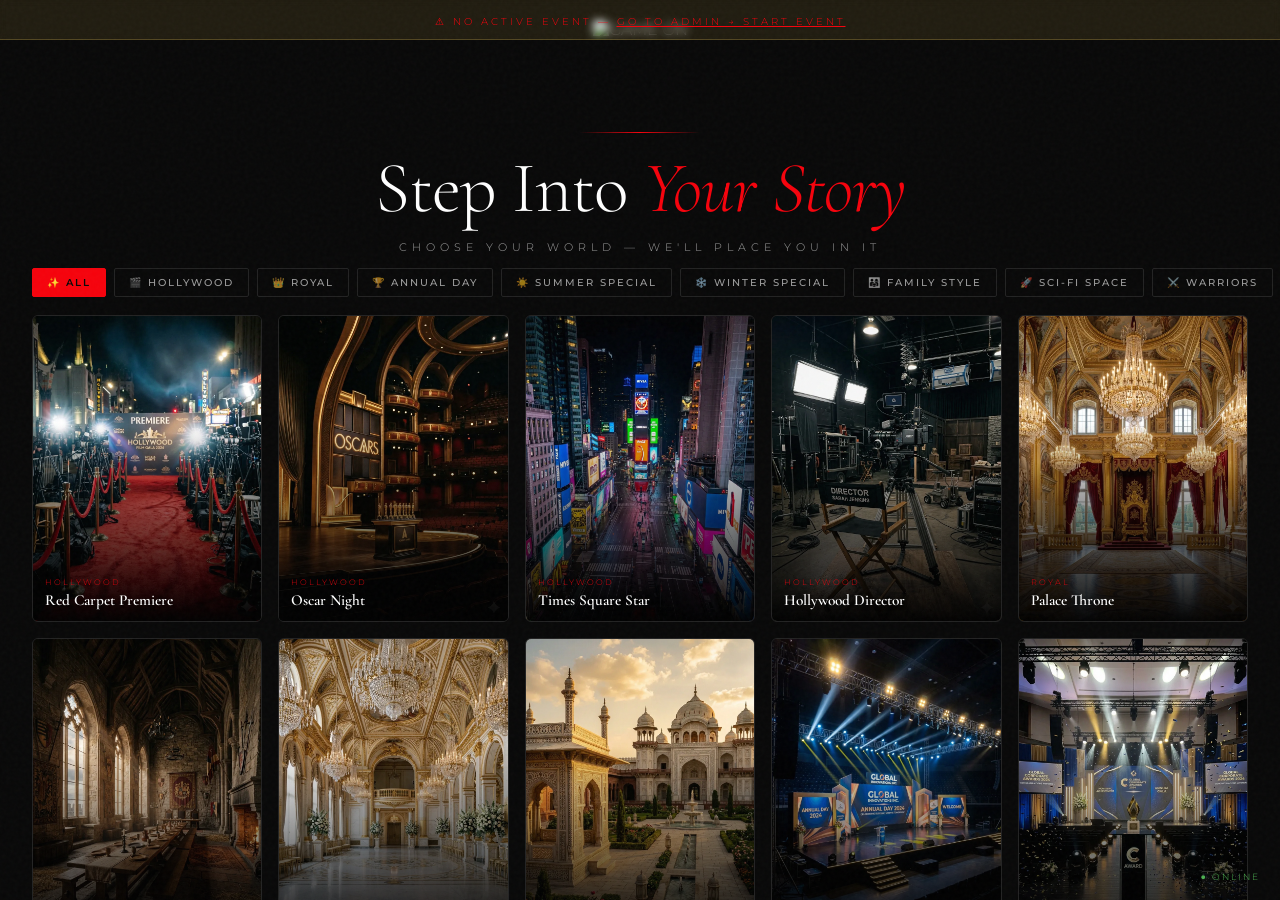
==== commit 485efd62: "Full Rebranding" ====
--- a/index.html
+++ b/index.html
@@ -6,7 +6,7 @@
   <meta name="mobile-web-app-capable" content="yes" />
   <meta name="apple-mobile-web-app-capable" content="yes" />
   <meta name="apple-mobile-web-app-status-bar-style" content="black-translucent" />
-  <title>OM Events — AI Photo Kiosk</title>
+  <title>GAME ON — AI Photo Kiosk</title>
   <link rel="manifest" href="manifest.json" />
   <link rel="stylesheet" href="css/kiosk.css" />
 </head>
@@ -56,7 +56,7 @@
 
   <!-- Header -->
   <div class="home-header">
-    <div class="om-logo">OM Events</div>
+    <img src="assets/logo.png" class="brand-logo large" alt="GAME ON" />
     <div class="gold-line wide"></div>
     <div id="home-event-name" class="home-event-name" style="display:none;"></div>
     <h1 class="headline">Step Into <span>Your Story</span></h1>
@@ -104,7 +104,7 @@
       position:absolute;
       inset:0;
       background:rgba(0,0,0,0.85);
-      color:#C9A84C;
+      color:#F6020C;
       font-size:14px;
       letter-spacing:1px;
       line-height:2;
@@ -124,7 +124,7 @@
         Back
       </button>
       <div style="margin-left:auto;">
-        <div class="om-logo" style="font-size:11px;">OM Events</div>
+        <img src="assets/logo.png" class="brand-logo small" alt="GAME ON" />
       </div>
     </div>
 
@@ -180,7 +180,7 @@
   <div class="processing-content">
 
     <div class="processing-logo">
-      OM <span>Events</span>
+      <img src="assets/logo.png" class="brand-logo medium" alt="GAME ON" />
     </div>
 
     <div class="gold-line wide"></div>
@@ -220,7 +220,7 @@
   <div class="result-right">
 
     <div class="result-heading">
-      <div class="om-logo">OM Events</div>
+      <img src="assets/logo.png" class="brand-logo medium" alt="GAME ON" />
       <div class="gold-line"></div>
       <h2>Your Photo<br>is Ready</h2>
       <p>Scan to download</p>
@@ -277,7 +277,7 @@
     <!-- OM Branding -->
     <div class="result-branding">
       <div class="gold-line"></div>
-      <div class="om-logo" style="font-size:10px;">Powered by OM Events</div>
+      <img src="assets/logo.png" class="brand-logo small" alt="GAME ON" />
     </div>
 
   </div>
@@ -292,7 +292,7 @@
 
   <div class="thankyou-content">
     <div class="thankyou-icon">✨</div>
-    <div class="om-logo" style="font-size:13px; margin-bottom:16px;">OM Events</div>
+    <img src="assets/logo.png" class="brand-logo medium" alt="GAME ON" style="margin-bottom:16px;" />
     <div class="gold-line wide"></div>
     <h1 class="thankyou-title">Thank<br><span>You</span></h1>
     <p class="thankyou-sub">Enjoy your magical moment</p>
--- a/css/kiosk.css
+++ b/css/kiosk.css
@@ -1,9 +1,9 @@
 @import url('https://fonts.googleapis.com/css2?family=Cormorant+Garamond:wght@300;400;600;700&family=Montserrat:wght@300;400;500;600&display=swap');
 
 :root {
-  --gold: #C9A84C;
-  --gold-light: #E8C97A;
-  --gold-dim: #8B6914;
+  --gold: #F6020C;
+  --gold-light: #FF3B44;
+  --gold-dim: #8B0006;
   --black: #080808;
   --black-soft: #111111;
   --black-card: #161616;
@@ -67,7 +67,7 @@
   width: 600px;
   height: 600px;
   border-radius: 50%;
-  background: radial-gradient(circle, rgba(201,168,76,0.08) 0%, transparent 70%);
+  background: radial-gradient(circle, rgba(246,2,12,0.08) 0%, transparent 70%);
   pointer-events: none;
   z-index: 0;
 }
@@ -97,6 +97,28 @@
   color: var(--gold);
   opacity: 0.8;
 }
+
+/* GAME ON brand logo image — used across screens */
+.brand-logo {
+  display: inline-block;
+  height: 64px;
+  width: auto;
+  object-fit: contain;
+  vertical-align: middle;
+}
+.brand-logo.small { height: 32px; }
+.brand-logo.medium { height: 48px; }
+.brand-logo.large { height: 96px; }
+.brand-logo.xlarge { height: 140px; }
+/* Text wordmark fallback for tiny inline spots */
+.brand-wordmark {
+  font-family: 'Montserrat', sans-serif;
+  font-weight: 800;
+  letter-spacing: 3px;
+  text-transform: uppercase;
+  color: var(--white);
+}
+.brand-wordmark span { color: var(--gold); }
 
 /* ══════════════════════════════════════
    SCREEN 1 — HOME
@@ -706,7 +728,7 @@
 .result-shine {
   position: absolute;
   inset: 0;
-  background: linear-gradient(135deg, rgba(201,168,76,0.1) 0%, transparent 50%);
+  background: linear-gradient(135deg, rgba(246,2,12,0.1) 0%, transparent 50%);
   pointer-events: none;
   animation: shineMove 3s infinite;
 }
@@ -1186,7 +1208,7 @@
   font-size: 10px;
   letter-spacing: 3px;
   text-transform: uppercase;
-  color: rgba(201, 168, 76, 0.7);
+  color: rgba(246, 2, 12, 0.7);
   white-space: nowrap;
   text-shadow: 0 1px 4px rgba(0,0,0,0.8);
 }
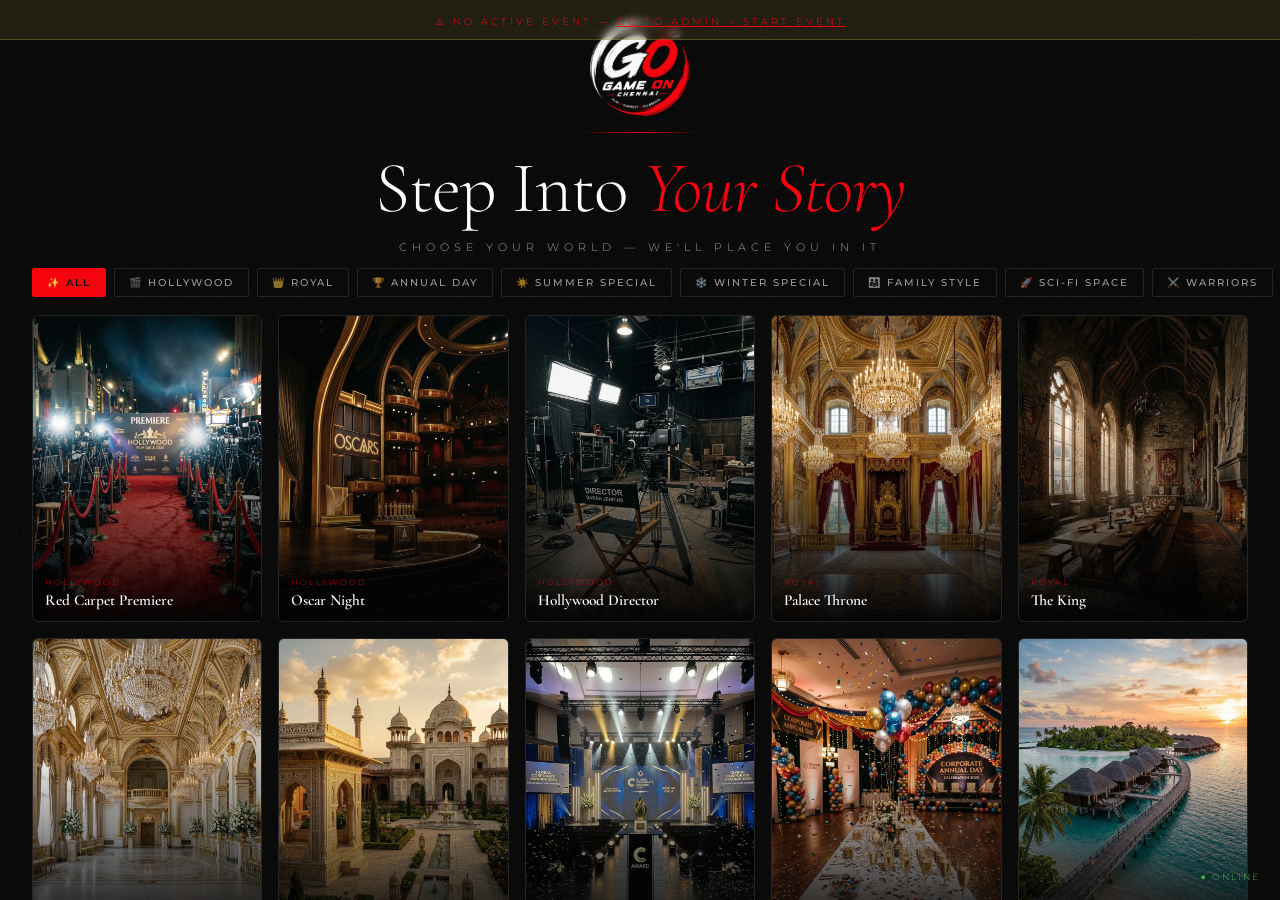
==== commit 0c8af5ab: "Bug Fixed" ====
--- a/index.html
+++ b/index.html
@@ -185,17 +185,36 @@
 
     <div class="gold-line wide"></div>
 
-    <div class="gold-spinner">
-      <div class="gold-spinner-inner"></div>
+    <!-- Stepped progress tracker -->
+    <div class="progress-steps" id="progress-steps">
+      <div class="progress-step" data-step="0">
+        <div class="step-dot"><span class="step-check">✓</span><span class="step-num">1</span></div>
+        <div class="step-label">Uploaded</div>
+      </div>
+      <div class="progress-step" data-step="1">
+        <div class="step-dot"><span class="step-check">✓</span><span class="step-num">2</span></div>
+        <div class="step-label">Visualizing</div>
+      </div>
+      <div class="progress-step" data-step="2">
+        <div class="step-dot"><span class="step-check">✓</span><span class="step-num">3</span></div>
+        <div class="step-label">Generating</div>
+      </div>
+      <div class="progress-step" data-step="3">
+        <div class="step-dot"><span class="step-check">✓</span><span class="step-num">4</span></div>
+        <div class="step-label">Created</div>
+      </div>
+      <div class="progress-step" data-step="4">
+        <div class="step-dot"><span class="step-check">✓</span><span class="step-num">5</span></div>
+        <div class="step-label">Previewing</div>
+      </div>
+      <div class="progress-step" data-step="5">
+        <div class="step-dot"><span class="step-check">✓</span><span class="step-num">6</span></div>
+        <div class="step-label">Done</div>
+      </div>
     </div>
 
     <div>
-      <p id="processing-message" class="processing-message">Creating your moment...</p>
-      <div style="display:flex; justify-content:center; margin-top:12px;">
-        <div class="processing-dots">
-          <span></span><span></span><span></span>
-        </div>
-      </div>
+      <p id="processing-message" class="processing-message">Getting ready...</p>
     </div>
 
     <p class="processing-tagline">Crafting your perfect scene</p>
--- a/css/kiosk.css
+++ b/css/kiosk.css
@@ -670,6 +670,119 @@
   border-radius: 50%;
   border: 1px solid var(--gold-dim);
   opacity: 0.3;
+}
+
+/* ── Stepped Progress Tracker ── */
+.progress-steps {
+  display: flex;
+  align-items: flex-start;
+  justify-content: center;
+  gap: 0;
+  margin: 32px auto 8px;
+  max-width: 720px;
+  width: 100%;
+  padding: 0 20px;
+}
+
+.progress-step {
+  display: flex;
+  flex-direction: column;
+  align-items: center;
+  position: relative;
+  flex: 1;
+}
+
+/* connecting line between steps */
+.progress-step::before {
+  content: '';
+  position: absolute;
+  top: 18px;
+  left: -50%;
+  width: 100%;
+  height: 2px;
+  background: var(--black-border);
+  z-index: 0;
+  transition: background 0.4s ease;
+}
+.progress-step:first-child::before { display: none; }
+
+/* line fills red once the PREVIOUS step is complete */
+.progress-step.done::before,
+.progress-step.active::before {
+  background: var(--gold);
+}
+
+.step-dot {
+  position: relative;
+  width: 38px;
+  height: 38px;
+  border-radius: 50%;
+  background: var(--black-soft);
+  border: 2px solid var(--black-border);
+  display: flex;
+  align-items: center;
+  justify-content: center;
+  z-index: 1;
+  transition: all 0.4s ease;
+}
+
+.step-num {
+  font-family: 'Montserrat', sans-serif;
+  font-size: 13px;
+  font-weight: 600;
+  color: var(--white-dim);
+  transition: opacity 0.3s;
+}
+.step-check {
+  position: absolute;
+  font-size: 16px;
+  font-weight: 700;
+  color: var(--black);
+  opacity: 0;
+  transform: scale(0.5);
+  transition: all 0.3s ease;
+}
+
+/* ACTIVE step — red ring, pulsing */
+.progress-step.active .step-dot {
+  border-color: var(--gold);
+  background: var(--black);
+  box-shadow: 0 0 0 0 rgba(246, 2, 12, 0.5);
+  animation: stepPulse 1.5s infinite;
+}
+.progress-step.active .step-num { color: var(--gold); }
+
+/* DONE step — filled red with checkmark */
+.progress-step.done .step-dot {
+  background: var(--gold);
+  border-color: var(--gold);
+}
+.progress-step.done .step-num { opacity: 0; }
+.progress-step.done .step-check { opacity: 1; transform: scale(1); }
+
+.step-label {
+  margin-top: 10px;
+  font-family: 'Montserrat', sans-serif;
+  font-size: 10px;
+  letter-spacing: 1.5px;
+  text-transform: uppercase;
+  color: var(--white-dim);
+  text-align: center;
+  transition: color 0.3s;
+}
+.progress-step.active .step-label { color: var(--gold); font-weight: 600; }
+.progress-step.done .step-label { color: var(--white); }
+
+@keyframes stepPulse {
+  0% { box-shadow: 0 0 0 0 rgba(246, 2, 12, 0.5); }
+  70% { box-shadow: 0 0 0 12px rgba(246, 2, 12, 0); }
+  100% { box-shadow: 0 0 0 0 rgba(246, 2, 12, 0); }
+}
+
+@media (max-width: 600px) {
+  .step-label { font-size: 8px; letter-spacing: 1px; }
+  .step-dot { width: 32px; height: 32px; }
+  .progress-step::before { top: 15px; }
 }
 
 .processing-message {
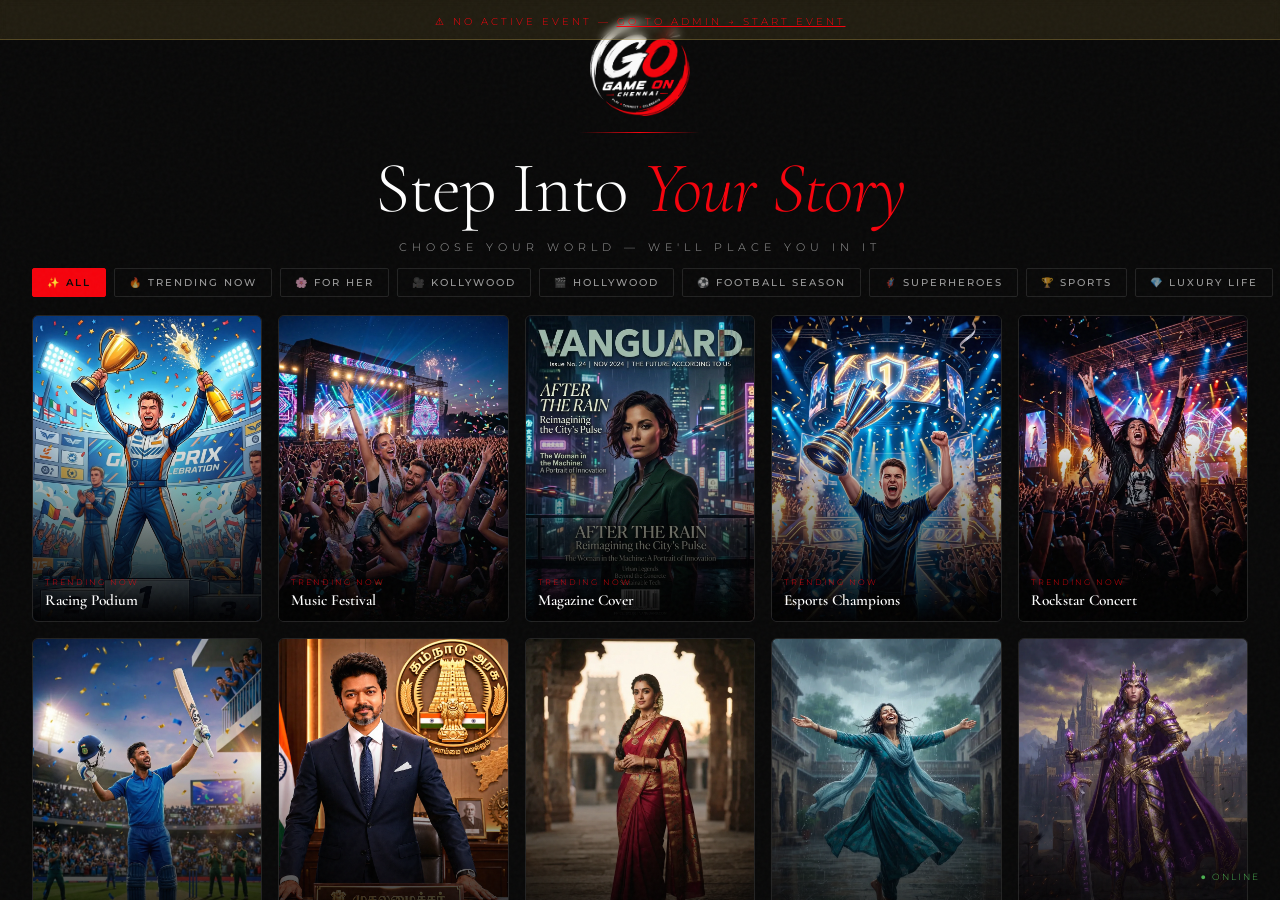
==== commit 8a700019: "Bug fix" ====
--- a/index.html
+++ b/index.html
@@ -158,7 +158,7 @@
     </div>
 
     <!-- Capture button -->
-    <button id="capture-btn" class="capture-btn" onclick="App.startCapture()">
+    <button id="capture-btn" class="capture-btn">
       <div class="capture-btn-pulse"></div>
       <div class="capture-btn-inner"></div>
     </button>
--- a/css/kiosk.css
+++ b/css/kiosk.css
@@ -272,21 +272,25 @@
 
 .back-btn {
   position: absolute;
-  top: 30px;
-  left: 30px;
+  top: 24px;
+  left: 24px;
   display: flex;
   align-items: center;
   gap: 8px;
   font-size: 11px;
   letter-spacing: 3px;
   text-transform: uppercase;
-  color: var(--white-dim);
+  color: #FFFFFF;
   cursor: pointer;
-  transition: color 0.3s;
-  padding: 10px;
-}
-
-.back-btn:hover { color: var(--gold); }
+  transition: all 0.3s;
+  padding: 10px 18px;
+  background: rgba(0,0,0,0.55);
+  border: 1px solid rgba(255,255,255,0.25);
+  border-radius: 40px;
+  backdrop-filter: blur(4px);
+}
+
+.back-btn:hover { color: #FFFFFF; background: var(--gold); border-color: var(--gold); }
 
 .back-btn svg {
   width: 16px;
@@ -417,70 +421,8 @@
 }
 
 /* Face guide frame */
-.face-guide {
-  position: absolute;
-  /* Default: centered, full-body portrait frame */
-  top: 10%;
-  left: 15%;
-  width: 70%;
-  height: 80%;
-  pointer-events: none;
-  /* JS overrides top/left/width/height based on person count */
-  transition: all 0.4s ease;
-}
-
-.face-guide::before,
-.face-guide::after {
-  content: '';
-  position: absolute;
-  width: 40px;
-  height: 40px;
-}
-
-.face-guide::before {
-  top: 0; left: 0;
-  border-top: 2px solid var(--gold);
-  border-left: 2px solid var(--gold);
-}
-
-.face-guide::after {
-  bottom: 0; right: 0;
-  border-bottom: 2px solid var(--gold);
-  border-right: 2px solid var(--gold);
-}
-
-.face-guide-corners::before,
-.face-guide-corners::after {
-  content: '';
-  position: absolute;
-  width: 40px;
-  height: 40px;
-}
-
-.face-guide-corners::before {
-  top: 0; right: 0;
-  border-top: 2px solid var(--gold);
-  border-right: 2px solid var(--gold);
-}
-
-.face-guide-corners::after {
-  bottom: 0; left: 0;
-  border-bottom: 2px solid var(--gold);
-  border-left: 2px solid var(--gold);
-}
-
-.face-guide-hint {
-  position: absolute;
-  bottom: -30px;
-  left: 50%;
-  transform: translateX(-50%);
-  font-size: 10px;
-  letter-spacing: 3px;
-  text-transform: uppercase;
-  color: var(--gold);
-  white-space: nowrap;
-  opacity: 0.7;
-}
+/* face-guide styles consolidated below (single definition) */
+
 
 .camera-right {
   width: 280px;
@@ -1315,25 +1257,34 @@
 
 .face-guide-hint {
   position: absolute;
-  bottom: -28px;
+  bottom: -34px;
   left: 50%;
   transform: translateX(-50%);
-  font-size: 10px;
-  letter-spacing: 3px;
-  text-transform: uppercase;
-  color: rgba(246, 2, 12, 0.7);
+  font-size: 11px;
+  font-weight: 600;
+  letter-spacing: 2px;
+  text-transform: uppercase;
+  color: #FFFFFF;
   white-space: nowrap;
-  text-shadow: 0 1px 4px rgba(0,0,0,0.8);
+  background: rgba(246, 2, 12, 0.85);
+  padding: 5px 14px;
+  border-radius: 3px;
+  text-shadow: 0 1px 3px rgba(0,0,0,0.6);
 }
 
 /* Camera instruction box - cleaner */
 .camera-instruction {
   position: absolute;
-  bottom: 120px;
+  bottom: 110px;
   left: 50%;
   transform: translateX(-50%);
   text-align: center;
   z-index: 10;
+  background: rgba(0,0,0,0.5);
+  padding: 14px 28px;
+  border-radius: 8px;
+  border: 1px solid rgba(255,255,255,0.12);
+  backdrop-filter: blur(3px);
 }
 
 .camera-instruction p {
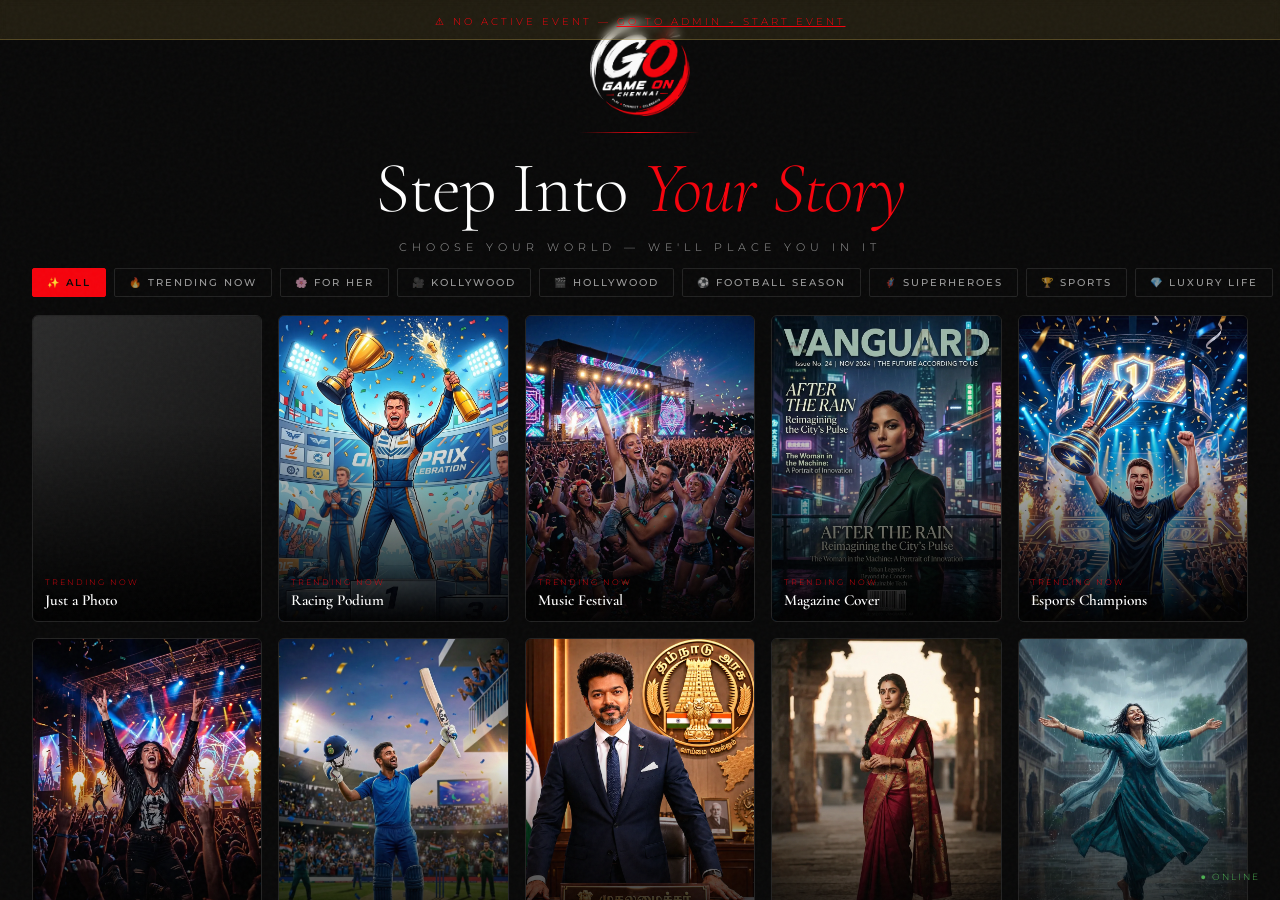
==== commit 5fe016a3: "Fixing Flow" ====
--- a/index.html
+++ b/index.html
@@ -12,17 +12,19 @@
 </head>
 <body>
 
-<!-- Force unregister old service workers and reset stale template data -->
+<!-- Service worker fully disabled — booth runs as a plain browser page (URL or --kiosk).
+     No offline need, and the SW cache/standalone behaviour caused a fullscreen "kiosk trap"
+     and dead back/refresh in normal browsers. This unregisters any previously installed SW. -->
 <script>
   if ('serviceWorker' in navigator) {
     navigator.serviceWorker.getRegistrations().then(registrations => {
       registrations.forEach(reg => reg.unregister());
     });
-    // Clear all caches to force fresh load
     if ('caches' in window) {
       caches.keys().then(keys => keys.forEach(k => caches.delete(k)));
     }
   }
+</script>
   // Force reset if old template version
   try {
     const s = JSON.parse(localStorage.getItem('om-kiosk-settings') || '{}');
@@ -299,6 +301,12 @@
       <img src="assets/logo.png" class="brand-logo small" alt="GAME ON" />
     </div>
 
+    <!-- Take Another — always available, skips the download timer and goes
+         straight back to the scene grid. Keeps the queue moving. -->
+    <button id="new-photo-btn" class="new-photo-btn" onclick="App.nextGuest()">
+      ➜ Take Another Photo
+    </button>
+
   </div>
 
 </div>
@@ -307,7 +315,7 @@
 <!-- ══════════════════════════════════════
      SCREEN 6 — THANK YOU
 ══════════════════════════════════════ -->
-<div id="screen-thankyou" class="screen">
+<div id="screen-thankyou" class="screen" onclick="App.skipThankYou()">
 
   <div class="thankyou-content">
     <div class="thankyou-icon">✨</div>
@@ -315,7 +323,7 @@
     <div class="gold-line wide"></div>
     <h1 class="thankyou-title">Thank<br><span>You</span></h1>
     <p class="thankyou-sub">Enjoy your magical moment</p>
-    <p class="thankyou-countdown" id="thankyou-countdown">Returning in 5 seconds...</p>
+    <p class="thankyou-countdown" id="thankyou-countdown">Tap anywhere to continue</p>
   </div>
 
 </div>
@@ -339,23 +347,7 @@
 <script src="js/gender.js"></script>
 <script src="js/app.js"></script>
 
-<!-- Service Worker registration -->
-<script>
-  if ('serviceWorker' in navigator) {
-    navigator.serviceWorker.register('/sw.js').then(reg => {
-      // Check for updates on each load
-      reg.addEventListener('updatefound', () => {
-        const newWorker = reg.installing;
-        newWorker.addEventListener('statechange', () => {
-          if (newWorker.state === 'installed' && navigator.serviceWorker.controller) {
-            // New version available — reload silently
-            window.location.reload();
-          }
-        });
-      });
-    }).catch(err => console.log('SW registration failed:', err));
-  }
-</script>
+<!-- Service worker registration removed — see note above. Booth runs as a plain page. -->
 
 </body>
 </html>
--- a/css/kiosk.css
+++ b/css/kiosk.css
@@ -1309,6 +1309,27 @@
 }
 
 /* Main print button */
+
+/* Take Another Photo — queue-buster on result screen */
+.new-photo-btn {
+  display: block;
+  width: 100%;
+  margin-top: 16px;
+  padding: 16px;
+  background: var(--gold);
+  color: #fff;
+  border: none;
+  border-radius: 6px;
+  font-family: 'Montserrat', sans-serif;
+  font-size: 13px;
+  font-weight: 700;
+  letter-spacing: 2px;
+  text-transform: uppercase;
+  cursor: pointer;
+  transition: transform 0.2s, filter 0.2s;
+}
+.new-photo-btn:active { transform: scale(0.97); filter: brightness(0.9); }
+
 .print-btn {
   display: flex;
   align-items: center;
